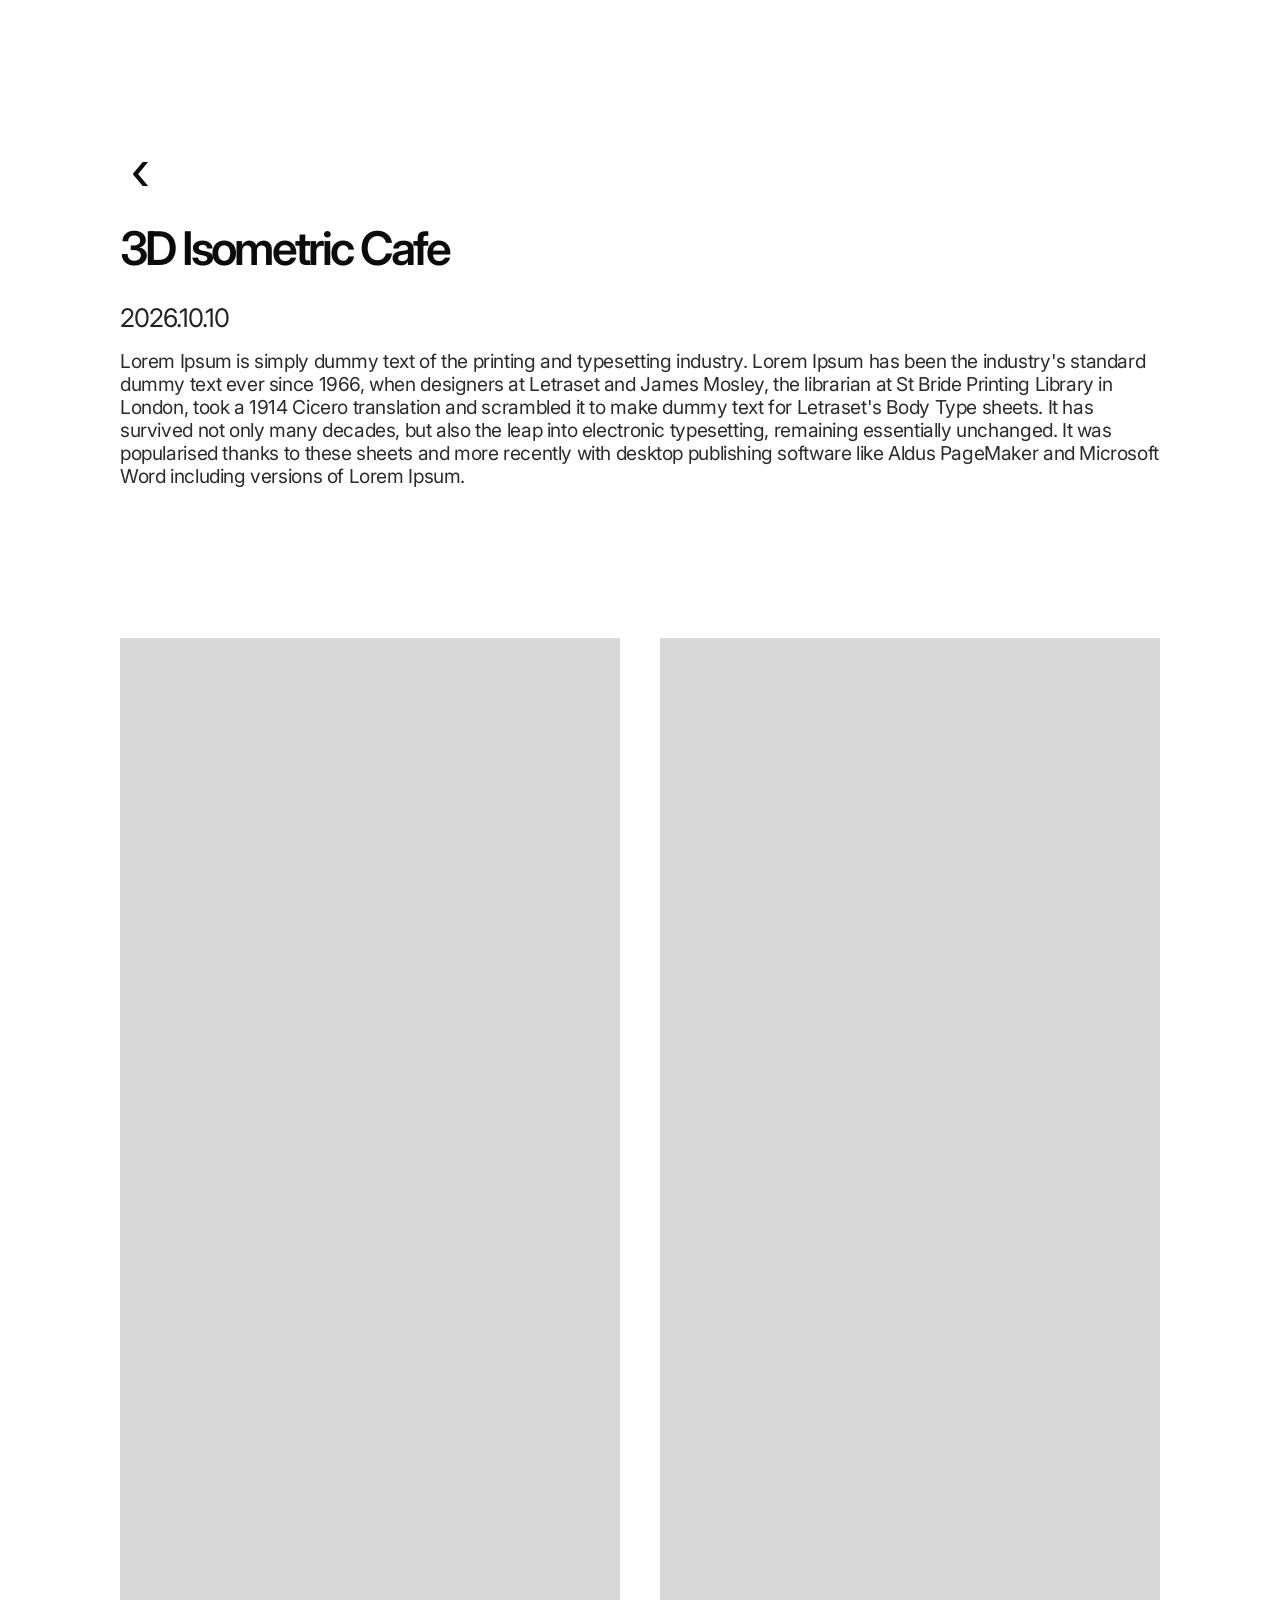
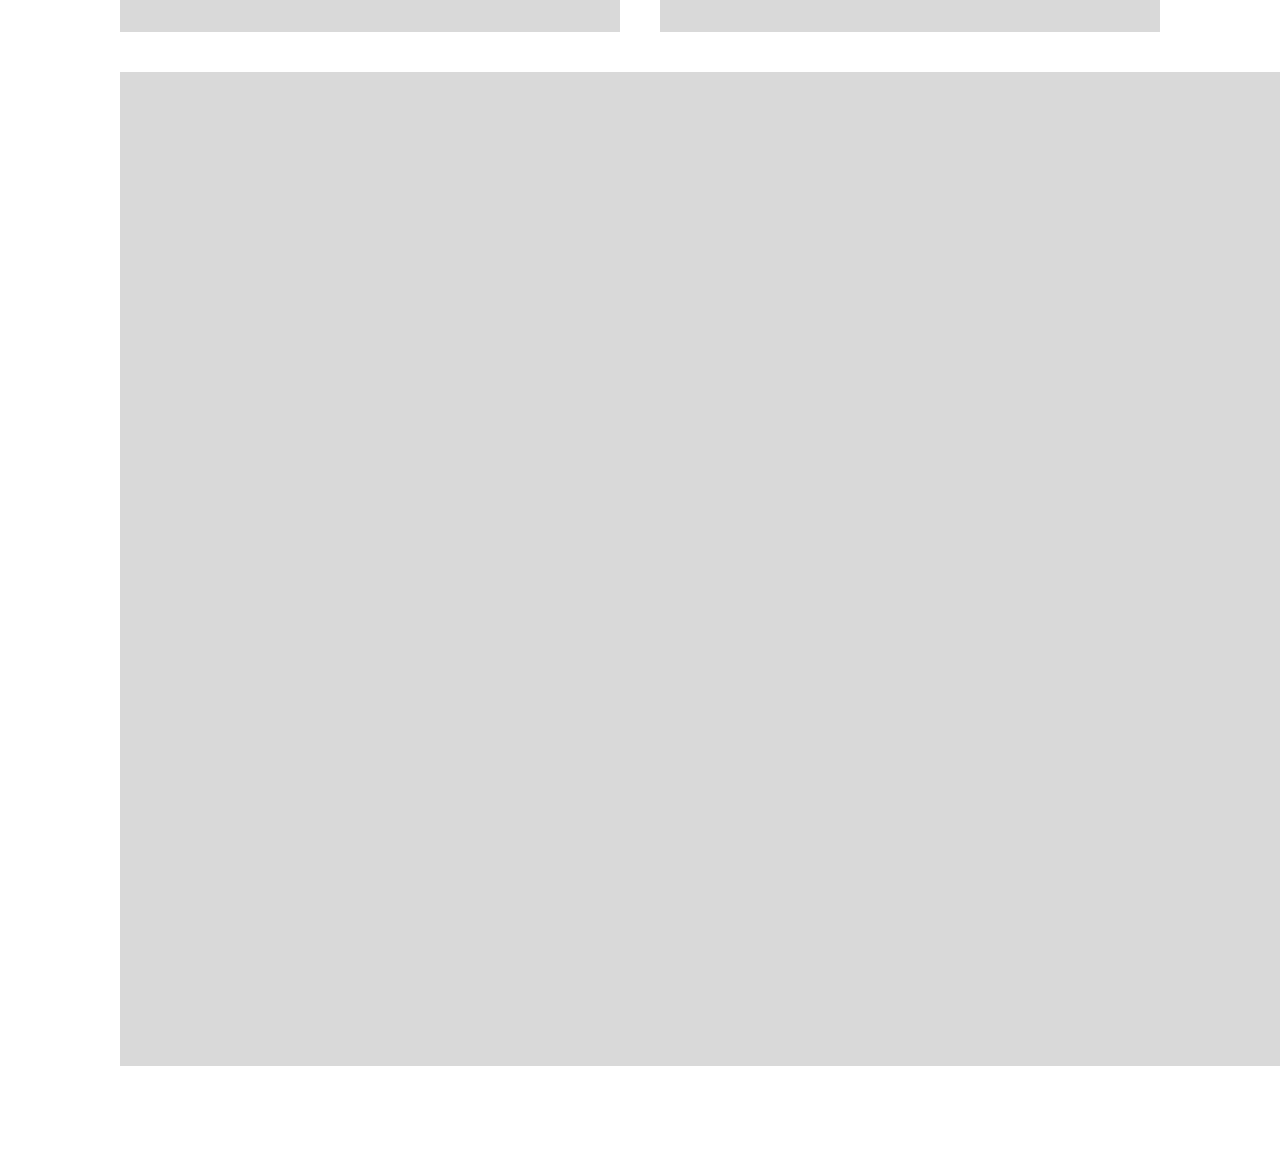
==== project.html @ 7de6a358 "first commit" ====
<!DOCTYPE html>
<html lang="en">
  <head>
    <meta charset="UTF-8" />
    <meta name="viewport" content="width=device-width, initial-scale=1.0" />
    <title>Project | Portfolio</title>
    <meta name="description" content="Project detail page for Yeonji Ku's portfolio work." />
    <link rel="preconnect" href="https://fonts.googleapis.com" />
    <link rel="preconnect" href="https://fonts.gstatic.com" crossorigin />
    <link
      href="https://fonts.googleapis.com/css2?family=Inter:wght@400;500;600;700;800&display=swap"
      rel="stylesheet"
    />
    <link rel="stylesheet" href="styles.css" />
  </head>
  <body>
    <main class="page project-page">
      <article class="project-detail" aria-labelledby="project-title">
        <a class="back-link" href="index.html" aria-label="Go back to portfolio home">&#8249;</a>

        <header class="project-info">
          <h1 id="project-title" class="project-title">3D Isometric Cafe</h1>
          <p class="project-date">2026.10.10</p>
          <p class="project-description">
            Lorem Ipsum is simply dummy text of the printing and typesetting industry. Lorem Ipsum has been the industry's standard dummy text ever since 1966, when designers at Letraset and James Mosley, the librarian at St Bride Printing Library in London, took a 1914 Cicero translation and scrambled it to make dummy text for Letraset's Body Type sheets. It has survived not only many decades, but also the leap into electronic typesetting, remaining essentially unchanged. It was popularised thanks to these sheets and more recently with desktop publishing software like Aldus PageMaker and Microsoft Word including versions of Lorem Ipsum.
          </p>
        </header>

        <section class="project-gallery" aria-label="Project gallery">
          <div class="gallery-grid">
            <div class="project-image" aria-label="Project image one"></div>
            <div class="project-image" aria-label="Project image two"></div>
          </div>

          <div class="gallery-grid gallery-grid--full">
            <div class="project-image project-image--wide" aria-label="Project image three"></div>
          </div>
        </section>
      </article>
    </main>

    <script src="script.js"></script>
  </body>
</html>
---- styles.css ----
:root {
  --page-bg: #ffffff;
  --card-bg: #d9d9d9;
  --text: #0b0b0b;
  --muted: #2b2b2b;
  --social-bg: rgba(0, 0, 0, 0.04);
}

* {
  box-sizing: border-box;
}

html {
  scroll-behavior: smooth;
}

body {
  margin: 0;
  font-family: "Inter", "Segoe UI", sans-serif;
  background: var(--page-bg);
  color: var(--text);
}

a {
  color: inherit;
  text-decoration: none;
}

img {
  display: block;
  max-width: 100%;
}

.page {
  width: 100%;
  min-height: 100vh;
  background: var(--page-bg);
}

.page-home {
  display: flex;
  flex-direction: column;
}

.hero-section {
  display: flex;
  align-items: center;
  justify-content: space-between;
  min-height: 1080px;
  padding: 0 0 0 120px;
  background: var(--page-bg);
}

.hero-content {
  flex: 0 0 40%;
  padding-top: 68px;
}

.hero-title {
  margin: 0;
  font-size: clamp(3.3rem, 4vw, 5.55rem);
  line-height: 0.93;
  letter-spacing: -0.06em;
  font-weight: 400;
  color: var(--text);
}

.hero-visual {
  position: relative;
  width: 950px;
  height: 650px;
  margin-left: 40px;
  transform: translateY(70px);
}


.portfolio-section {
  padding: 0 120px 0;
}

.section-header {
  margin-bottom: 28px;
}

.section-title {
  margin: 0;
  font-size: clamp(3rem, 3vw, 5rem);
  line-height: 1;
  letter-spacing: -0.06em;
  font-weight: 600;
}

.project-grid {
  display: grid;
  grid-template-columns: repeat(2, minmax(0, 820px));
  gap: 40px;
  width: 1680px;
  max-width: 100%;
}

.project-card {
  position: relative;
  width: 100%;
  height: 733px;
  border-radius: 40px;
  overflow: hidden;
  background: var(--card-bg);
}

.card-content {
  position: relative;
  display: block;
  width: 100%;
  height: 100%;
  overflow: hidden;
  border-radius: 40px;
}

.card-image {
  width: 100%;
  height: 100%;
  object-fit: cover;
  border-radius: 40px;
}

.card-dim {
  position: absolute;
  inset: -10px -20px -10px -20px;
  background: rgba(0, 0, 0, 0.5);
  opacity: 0;
  transition: opacity 0.28s ease;
}

.card-title {
  position: absolute;
  left: 40px;
  right: 40px;
  bottom: 60px;
  display: flex;
  align-items: flex-end;
  height: 200px;
  color: #fff;
  font-size: 50px;
  font-weight: 500;
  line-height: 1;
  letter-spacing: -0.06em;
  opacity: 0;
  transform: translateY(10px);
  transition: opacity 0.28s ease, transform 0.28s ease;
  white-space: nowrap;
}

.project-card:hover .card-dim,
.project-card:focus-within .card-dim,
.project-card:hover .card-title,
.project-card:focus-within .card-title {
  opacity: 1;
  transform: translateY(0);
}

.project-card:hover .card-image,
.project-card:focus-within .card-image {
  filter: none;
}

.site-footer {
  padding: 130px 120px 100px;
  text-align: left;
}

.footer-header {
  margin: 0;
}

.footer-title {
  margin: 0;
  font-size: clamp(2.5rem, 2.4vw, 4rem);
  line-height: 1;
  letter-spacing: -0.06em;
  font-weight: 600;
}

.social-links {
  display: flex;
  justify-content: center;
  align-items: center;
  gap: 52px;
  margin-top: 40px;
}

.social-link {
  display: inline-flex;
  align-items: center;
  justify-content: center;
  width: 100px;
  height: 100px;
  border-radius: 20px;
  background: var(--social-bg);
}

.social-icon {
  position: relative;
  display: block;
}

.social-icon--mail {
  width: 38px;
  height: 30px;
  border: 3px solid var(--text);
  border-radius: 6px;
}

.social-icon--mail::before,
.social-icon--mail::after {
  content: "";
  position: absolute;
  left: 50%;
  width: 18px;
  height: 3px;
  background: var(--text);
  transform: translateX(-50%) rotate(28deg);
  top: 7px;
}

.social-icon--mail::after {
  transform: translateX(-50%) rotate(-28deg);
  top: 17px;
}

.social-icon--linkedin {
  width: 18px;
  height: 18px;
  border-left: 5px solid var(--text);
  border-bottom: 5px solid var(--text);
  transform: rotate(-45deg);
  border-radius: 3px;
}

.social-icon--linkedin::before {
  content: "";
  position: absolute;
  left: 4px;
  top: 2px;
  width: 5px;
  height: 14px;
  background: var(--text);
}

.project-page {
  background: var(--page-bg);
}

.project-detail {
  width: 100%;
  padding: 150px 120px 100px;
}

.back-link {
  display: inline-flex;
  align-items: center;
  justify-content: center;
  width: 40px;
  height: 40px;
  margin-bottom: 36px;
  font-size: 3.5rem;
  line-height: 1;
  color: var(--text);
}

.project-info {
  max-width: 1380px;
}

.project-title {
  margin: 0;
  font-size: clamp(2.9rem, 3.4vw, 6rem);
  line-height: 0.96;
  letter-spacing: -0.06em;
  font-weight: 600;
}

.project-date {
  margin: 34px 0 20px;
  font-size: 1.6rem;
  line-height: 1;
  letter-spacing: -0.04em;
  color: var(--text);
  opacity: 0.9;
}

.project-description {
  max-width: 1230px;
  margin: 0;
  font-size: clamp(1.1rem, 1.5vw, 2.2rem);
  line-height: 1.2;
  letter-spacing: -0.02em;
  color: var(--muted);
}

.project-gallery {
  display: flex;
  flex-direction: column;
  gap: 40px;
  margin-top: 150px;
}

.gallery-grid {
  display: flex;
  gap: 40px;
}

.gallery-grid--full {
  display: block;
}

.project-image {
  width: 820px;
  height: 994px;
  border-radius: 0;
  background: var(--card-bg);
}

.project-image--wide {
  width: 1680px;
  height: 994px;
}

@media (max-width: 1100px) {
  .hero-section {
    flex-direction: column;
    align-items: flex-start;
    justify-content: center;
    min-height: 900px;
    padding: 80px 32px 0;
  }

  .hero-content {
    width: 100%;
    padding-top: 0;
  }

  .hero-visual {
    width: 100%;
    max-width: 760px;
    margin-left: 0;
    transform: none;
  }

  .portfolio-section,
  .site-footer,
  .project-detail {
    padding-left: 32px;
    padding-right: 32px;
  }

  .project-grid {
    width: 100%;
    grid-template-columns: 1fr;
  }

  .project-detail {
    padding-top: 100px;
  }
}

@media (max-width: 768px) {
  .hero-section {
    min-height: 680px;
    padding-top: 60px;
  }

  .hero-title {
    font-size: 3.2rem;
  }

  .hero-visual {
    height: 340px;
  }

  .ring--blue {
    left: 30px;
    top: 60px;
    width: 260px;
    height: 160px;
    border-width: 20px;
  }

  .ring--beige {
    left: 120px;
    top: 85px;
    width: 220px;
    height: 140px;
    border-width: 16px;
  }

  .ring--pink {
    left: 180px;
    top: 56px;
    width: 190px;
    height: 130px;
    border-width: 16px;
  }

  .triangle {
    right: 10px;
    bottom: 10px;
    border-left-width: 26px;
    border-right-width: 26px;
    border-bottom-width: 46px;
  }

  .portfolio-section {
    padding-top: 0;
  }

  .project-card {
    height: 420px;
  }

  .project-gallery {
    margin-top: 100px;
  }

  .gallery-grid {
    flex-direction: column;
  }

  .project-image,
  .project-image--wide {
    width: 100%;
    height: 480px;
  }

  .social-links {
    gap: 22px;
  }

  .social-link {
    width: 74px;
    height: 74px;
  }
}
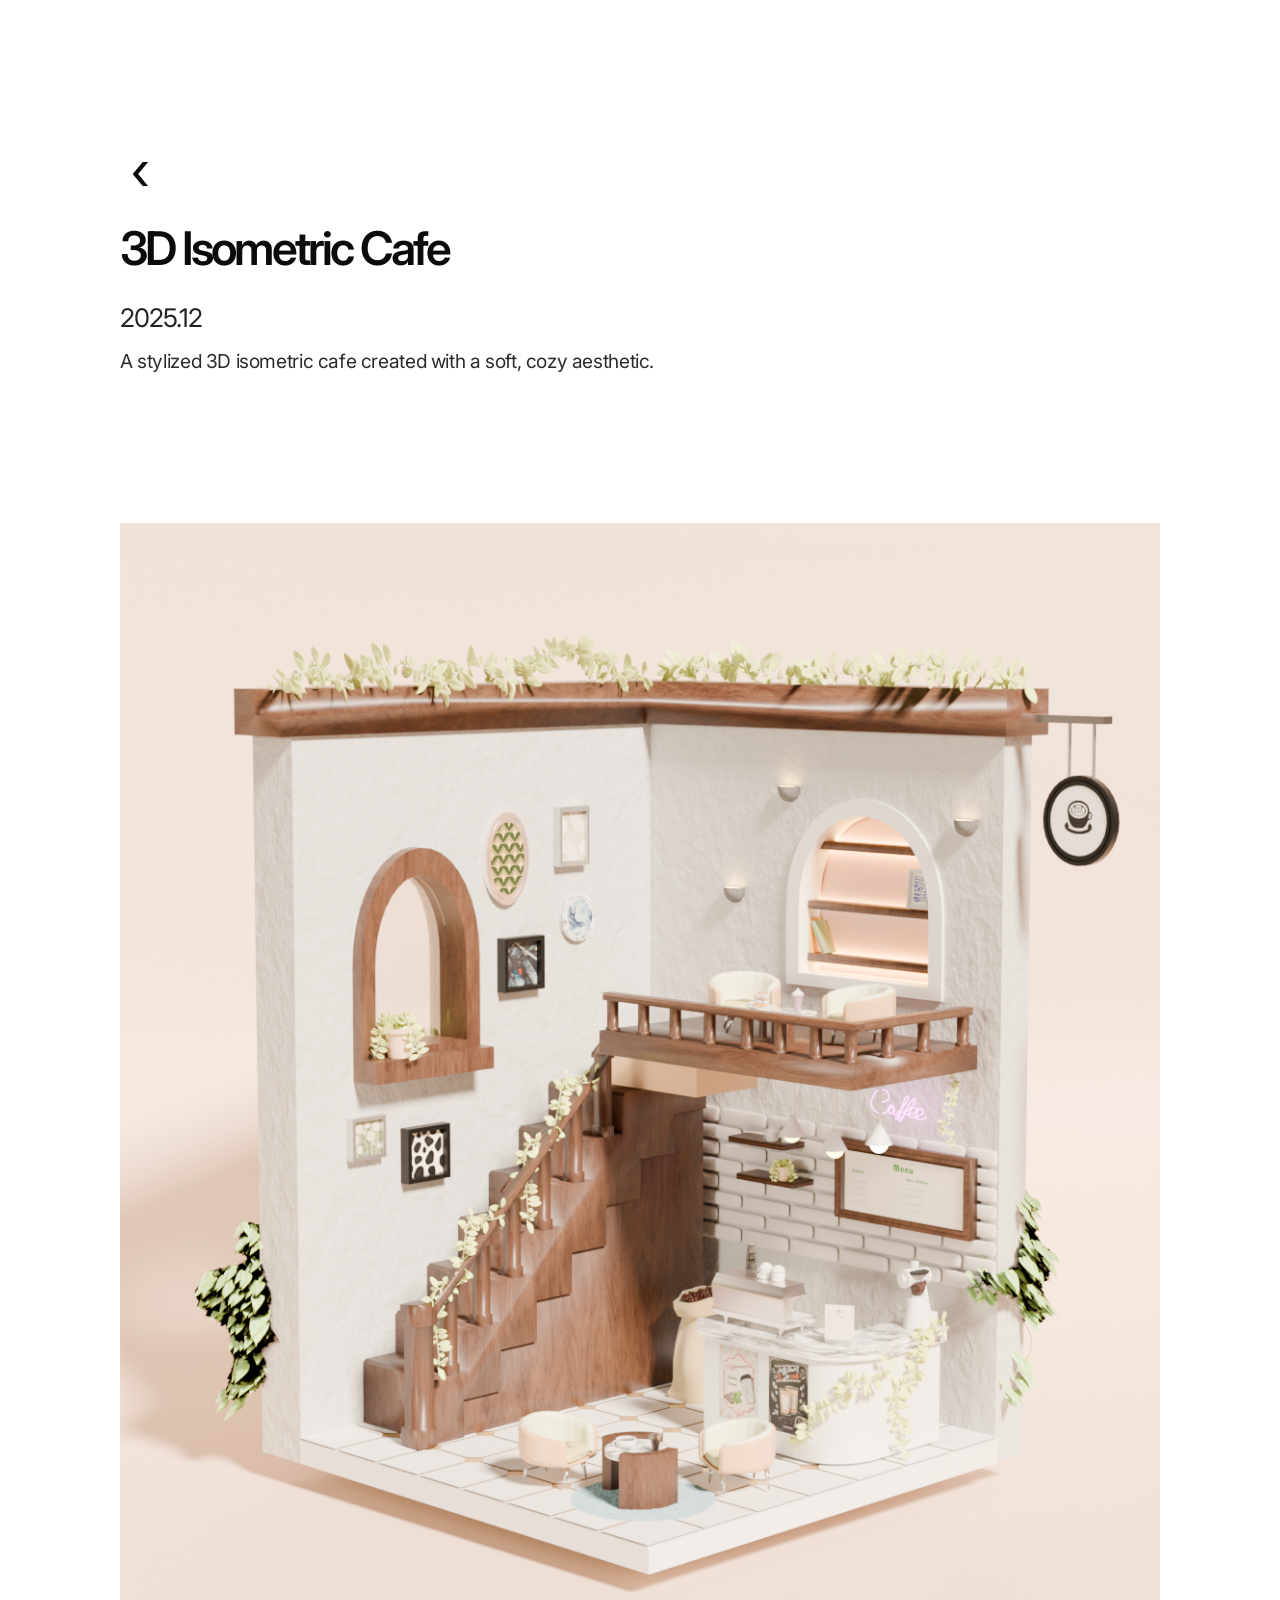
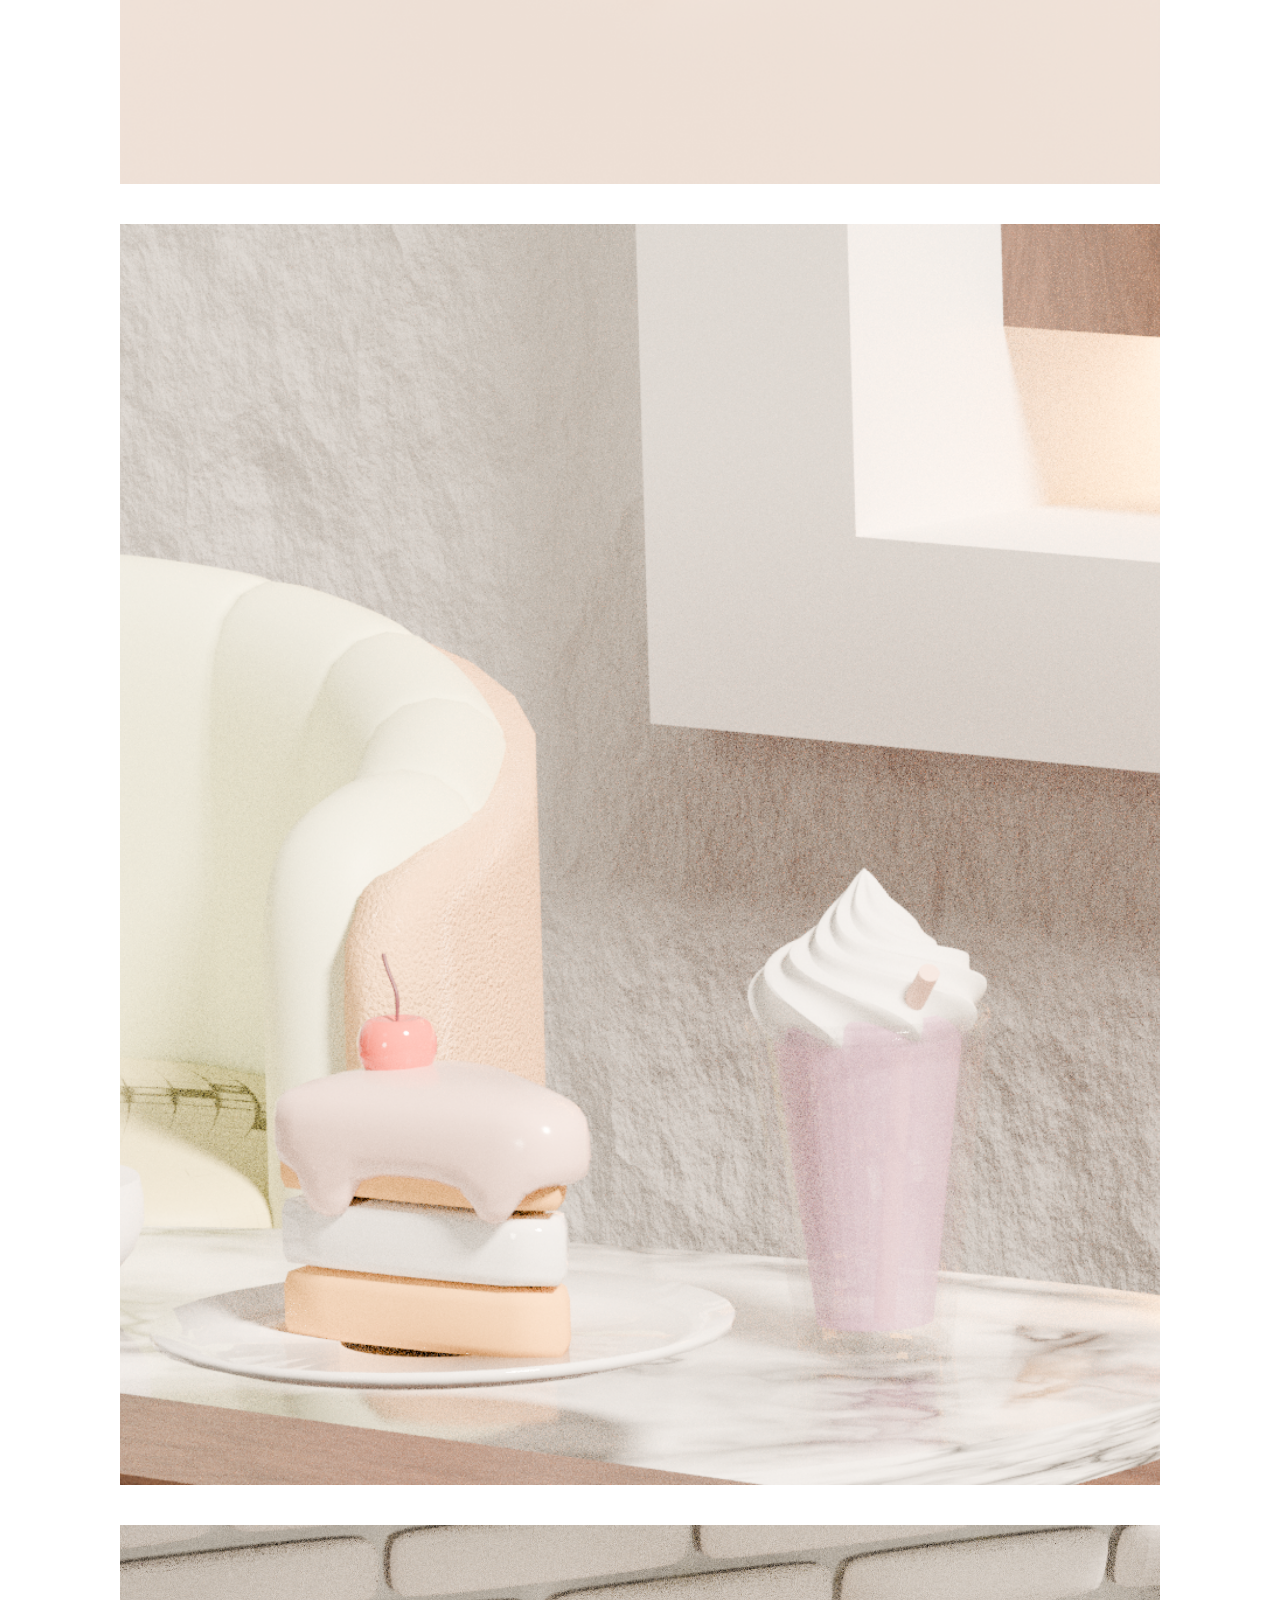
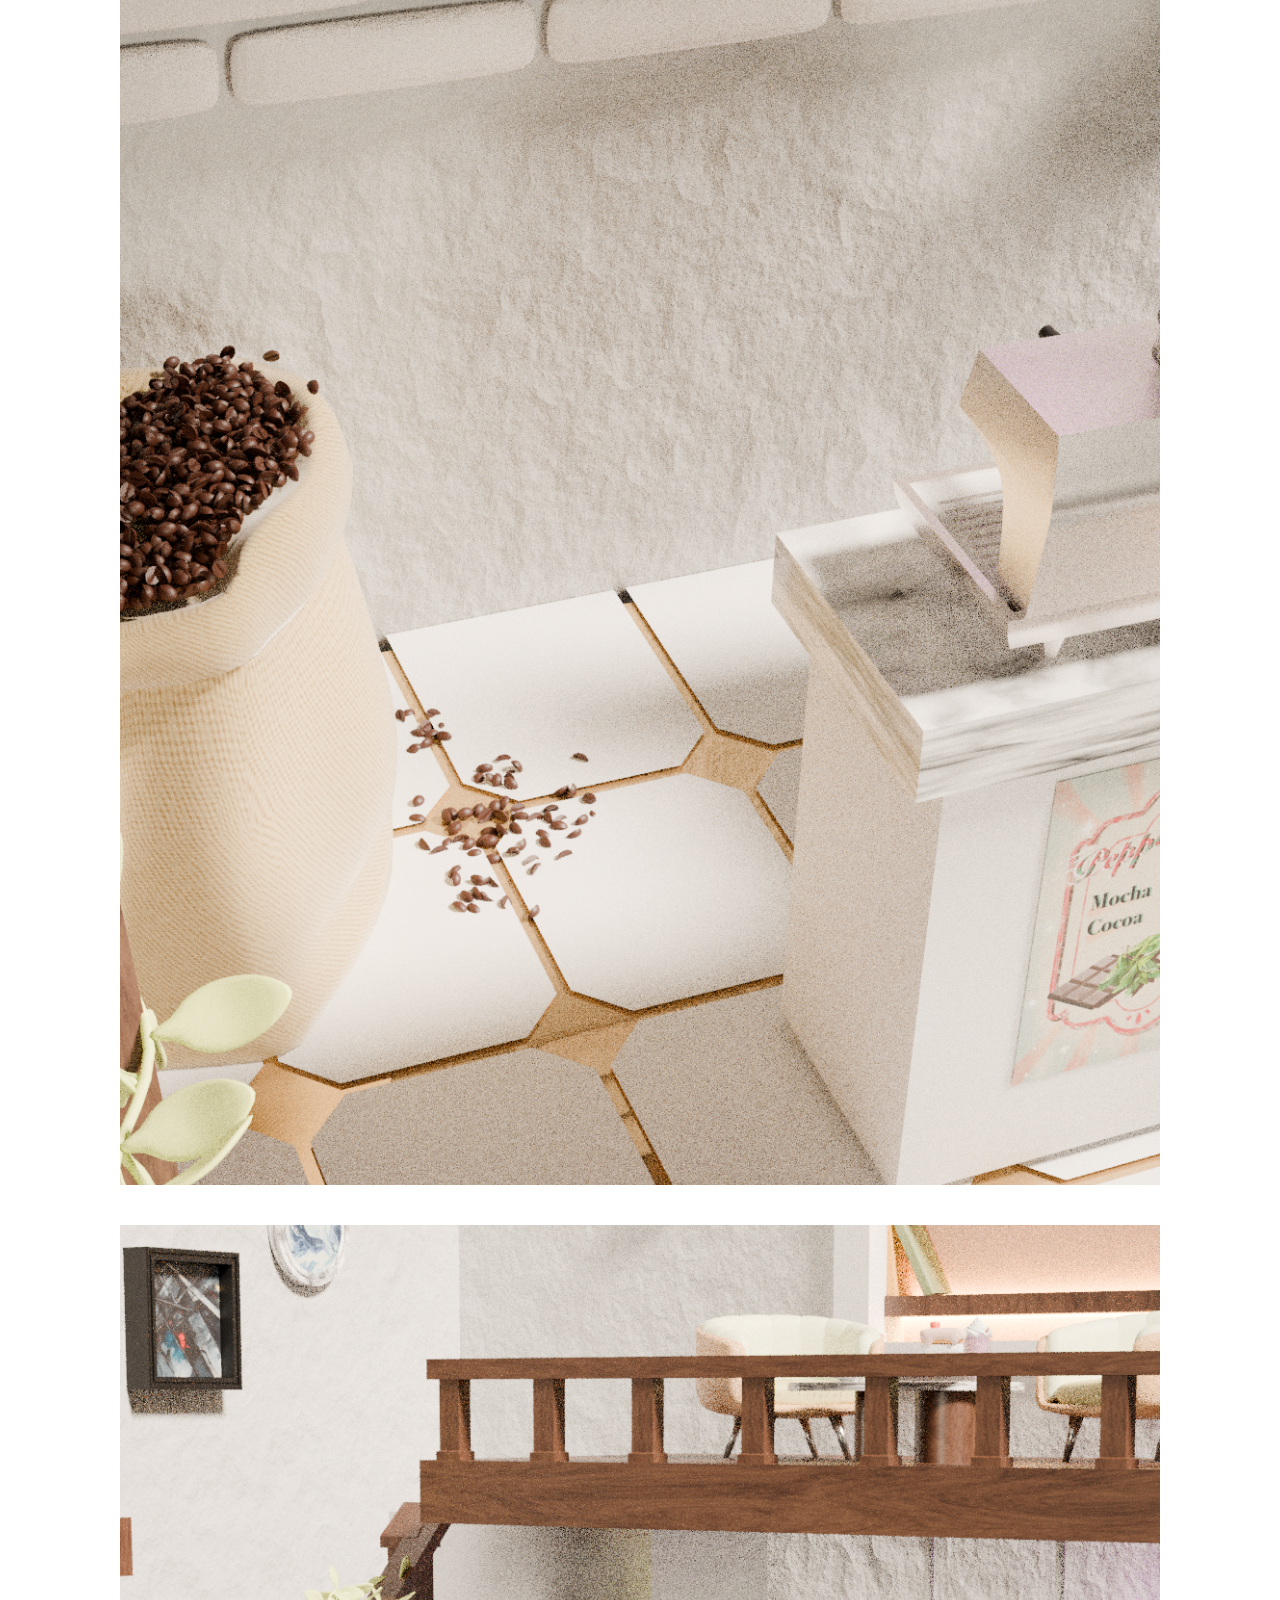
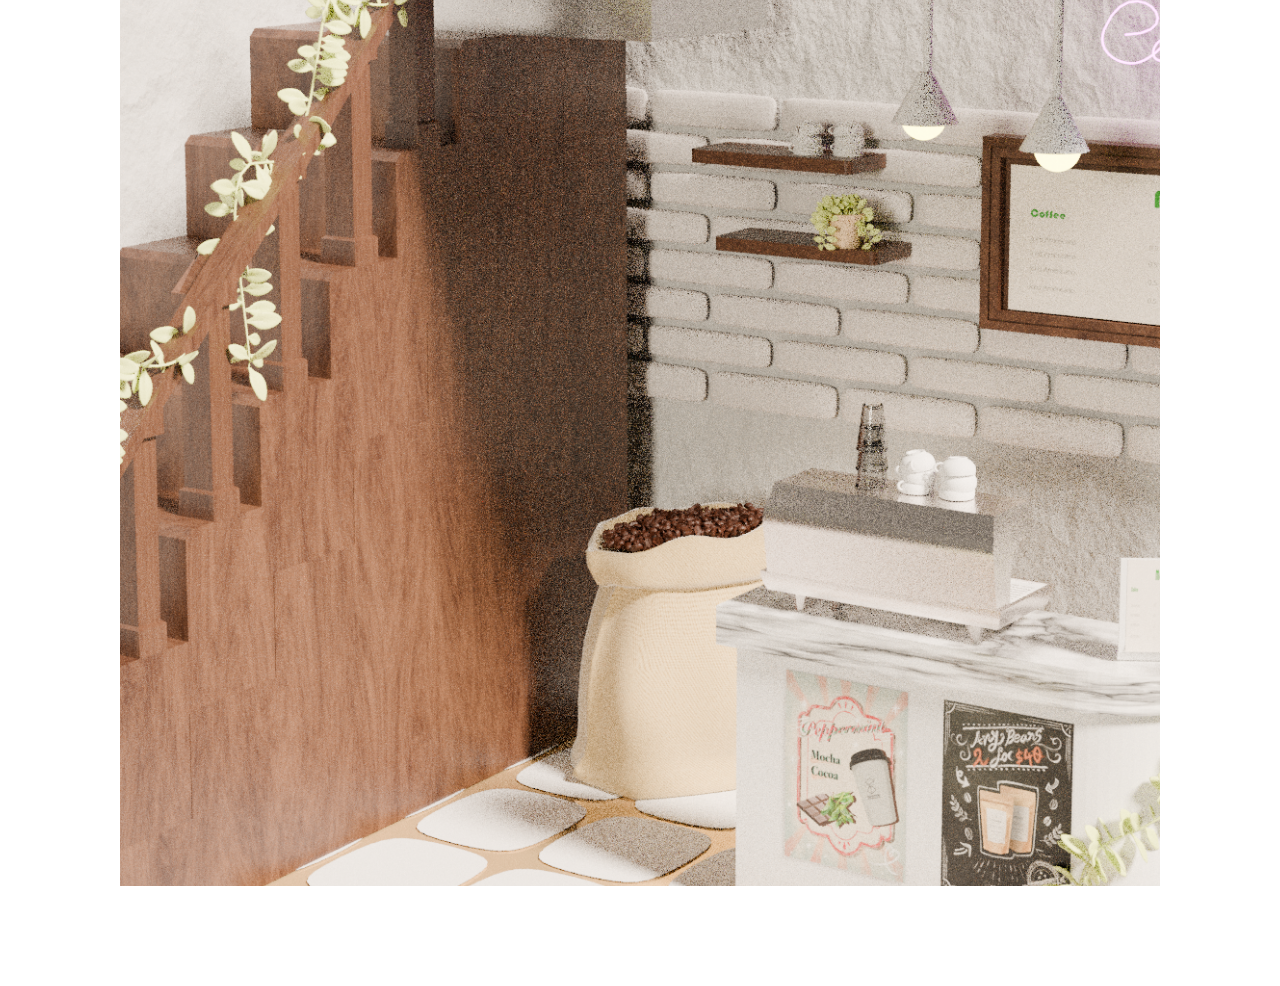
==== commit 6085f6f1: "projects page updated" ====
--- a/project.html
+++ b/project.html
@@ -1,44 +1,43 @@
 <!DOCTYPE html>
 <html lang="en">
-  <head>
+
+<head>
     <meta charset="UTF-8" />
     <meta name="viewport" content="width=device-width, initial-scale=1.0" />
     <title>Project | Portfolio</title>
     <meta name="description" content="Project detail page for Yeonji Ku's portfolio work." />
     <link rel="preconnect" href="https://fonts.googleapis.com" />
     <link rel="preconnect" href="https://fonts.gstatic.com" crossorigin />
-    <link
-      href="https://fonts.googleapis.com/css2?family=Inter:wght@400;500;600;700;800&display=swap"
-      rel="stylesheet"
-    />
+    <link href="https://fonts.googleapis.com/css2?family=Inter:wght@400;500;600;700;800&display=swap"
+        rel="stylesheet" />
     <link rel="stylesheet" href="styles.css" />
-  </head>
-  <body>
+</head>
+
+<body>
     <main class="page project-page">
-      <article class="project-detail" aria-labelledby="project-title">
-        <a class="back-link" href="index.html" aria-label="Go back to portfolio home">&#8249;</a>
+        <article class="project-detail" aria-labelledby="project-title">
+            <a class="back-link" href="index.html" aria-label="Go back to portfolio home">&#8249;</a>
 
-        <header class="project-info">
-          <h1 id="project-title" class="project-title">3D Isometric Cafe</h1>
-          <p class="project-date">2026.10.10</p>
-          <p class="project-description">
-            Lorem Ipsum is simply dummy text of the printing and typesetting industry. Lorem Ipsum has been the industry's standard dummy text ever since 1966, when designers at Letraset and James Mosley, the librarian at St Bride Printing Library in London, took a 1914 Cicero translation and scrambled it to make dummy text for Letraset's Body Type sheets. It has survived not only many decades, but also the leap into electronic typesetting, remaining essentially unchanged. It was popularised thanks to these sheets and more recently with desktop publishing software like Aldus PageMaker and Microsoft Word including versions of Lorem Ipsum.
-          </p>
-        </header>
+            <header class="project-info">
+                <h1 id="project-title" class="project-title">3D Isometric Cafe</h1>
+                <p class="project-date">2026.10.10</p>
+                <p class="project-description">
+                    Lorem Ipsum is simply dummy text of the printing and typesetting industry. Lorem Ipsum has been the
+                    industry's standard dummy text ever since 1966, when designers at Letraset and James Mosley, the
+                    librarian at St Bride Printing Library in London, took a 1914 Cicero translation and scrambled it to
+                    make dummy text for Letraset's Body Type sheets. It has survived not only many decades, but also the
+                    leap into electronic typesetting, remaining essentially unchanged. It was popularised thanks to
+                    these sheets and more recently with desktop publishing software like Aldus PageMaker and Microsoft
+                    Word including versions of Lorem Ipsum.
+                </p>
+            </header>
 
-        <section class="project-gallery" aria-label="Project gallery">
-          <div class="gallery-grid">
-            <div class="project-image" aria-label="Project image one"></div>
-            <div class="project-image" aria-label="Project image two"></div>
-          </div>
-
-          <div class="gallery-grid gallery-grid--full">
-            <div class="project-image project-image--wide" aria-label="Project image three"></div>
-          </div>
-        </section>
-      </article>
+            <section class="project-gallery" id="project-gallery" aria-label="Project gallery">
+            </section>
+        </article>
     </main>
 
     <script src="script.js"></script>
-  </body>
-</html>
+</body>
+
+</html>
--- a/styles.css
+++ b/styles.css
@@ -16,7 +16,7 @@
 
 body {
   margin: 0;
-  font-family: "Inter", "Segoe UI", sans-serif;
+  font-family: "Inter", "Inter Tight", "Segoe UI", sans-serif;
   background: var(--page-bg);
   color: var(--text);
 }
@@ -53,26 +53,33 @@
 
 .hero-content {
   flex: 0 0 40%;
-  padding-top: 68px;
 }
 
 .hero-title {
   margin: 0;
   font-size: clamp(3.3rem, 4vw, 5.55rem);
-  line-height: 0.93;
+  line-height: 1.4;
   letter-spacing: -0.06em;
-  font-weight: 400;
+  font-weight: 600;
   color: var(--text);
 }
 
 .hero-visual {
-  position: relative;
-  width: 950px;
-  height: 650px;
+  flex: 0 1 950px;
+  width: min(49vw, 950px);
+  height: auto;
+
   margin-left: 40px;
   transform: translateY(70px);
 }
 
+.hero-image {
+  width: 100%;
+  height: auto;
+  display: block;
+  object-fit: contain;
+}
+
 
 .portfolio-section {
   padding: 0 120px 0;
@@ -84,7 +91,7 @@
 
 .section-title {
   margin: 0;
-  font-size: clamp(3rem, 3vw, 5rem);
+  font-size: 42px;
   line-height: 1;
   letter-spacing: -0.06em;
   font-weight: 600;
@@ -92,8 +99,8 @@
 
 .project-grid {
   display: grid;
-  grid-template-columns: repeat(2, minmax(0, 820px));
-  gap: 40px;
+  grid-template-columns: repeat(2, minmax(0, 600px));
+  gap: 60px;
   width: 1680px;
   max-width: 100%;
 }
@@ -101,7 +108,7 @@
 .project-card {
   position: relative;
   width: 100%;
-  height: 733px;
+  height: 600px;
   border-radius: 40px;
   overflow: hidden;
   background: var(--card-bg);
@@ -135,12 +142,12 @@
   position: absolute;
   left: 40px;
   right: 40px;
-  bottom: 60px;
+  bottom: 40px;
   display: flex;
   align-items: flex-end;
   height: 200px;
   color: #fff;
-  font-size: 50px;
+  font-size: 40px;
   font-weight: 500;
   line-height: 1;
   letter-spacing: -0.06em;
@@ -169,15 +176,29 @@
 }
 
 .footer-header {
+  display: flex;
+  flex-direction: column;
+  align-items: flex-start;
+  gap: 28px;
   margin: 0;
 }
 
 .footer-title {
   margin: 0;
-  font-size: clamp(2.5rem, 2.4vw, 4rem);
+  font-size: 60px;
   line-height: 1;
   letter-spacing: -0.06em;
   font-weight: 600;
+}
+
+.footer-link {
+  display: inline-block;
+  margin: 0;
+  font-size: 18px;
+  line-height: 1;
+  letter-spacing: -0.04em;
+  color: var(--text);
+  text-decoration: none;
 }
 
 .social-links {
@@ -199,52 +220,12 @@
 }
 
 .social-icon {
-  position: relative;
+  width: 48px;
+  height: 48px;
   display: block;
-}
-
-.social-icon--mail {
-  width: 38px;
-  height: 30px;
-  border: 3px solid var(--text);
-  border-radius: 6px;
-}
-
-.social-icon--mail::before,
-.social-icon--mail::after {
-  content: "";
-  position: absolute;
-  left: 50%;
-  width: 18px;
-  height: 3px;
-  background: var(--text);
-  transform: translateX(-50%) rotate(28deg);
-  top: 7px;
-}
-
-.social-icon--mail::after {
-  transform: translateX(-50%) rotate(-28deg);
-  top: 17px;
-}
-
-.social-icon--linkedin {
-  width: 18px;
-  height: 18px;
-  border-left: 5px solid var(--text);
-  border-bottom: 5px solid var(--text);
-  transform: rotate(-45deg);
-  border-radius: 3px;
-}
-
-.social-icon--linkedin::before {
-  content: "";
-  position: absolute;
-  left: 4px;
-  top: 2px;
-  width: 5px;
-  height: 14px;
-  background: var(--text);
-}
+  object-fit: contain;
+}
+
 
 .project-page {
   background: var(--page-bg);
@@ -298,53 +279,36 @@
 }
 
 .project-gallery {
+  width: 1680px;
+  max-width: calc(100vw - 240px);
+  margin: 150px auto 0;
+
   display: flex;
   flex-direction: column;
   gap: 40px;
-  margin-top: 150px;
-}
-
-.gallery-grid {
-  display: flex;
-  gap: 40px;
-}
-
-.gallery-grid--full {
+}
+
+
+/* 위쪽 이미지 */
+.project-image {
   display: block;
-}
-
-.project-image {
-  width: 820px;
-  height: 994px;
-  border-radius: 0;
+  width: 100%;
+  height: auto;
+
+  aspect-ratio: 820 / 994;
+  object-fit: cover;
+
   background: var(--card-bg);
 }
 
-.project-image--wide {
-  width: 1680px;
-  height: 994px;
-}
 
 @media (max-width: 1100px) {
-  .hero-section {
-    flex-direction: column;
-    align-items: flex-start;
-    justify-content: center;
-    min-height: 900px;
-    padding: 80px 32px 0;
-  }
 
   .hero-content {
     width: 100%;
     padding-top: 0;
   }
 
-  .hero-visual {
-    width: 100%;
-    max-width: 760px;
-    margin-left: 0;
-    transform: none;
-  }
 
   .portfolio-section,
   .site-footer,
@@ -373,9 +337,6 @@
     font-size: 3.2rem;
   }
 
-  .hero-visual {
-    height: 340px;
-  }
 
   .ring--blue {
     left: 30px;
